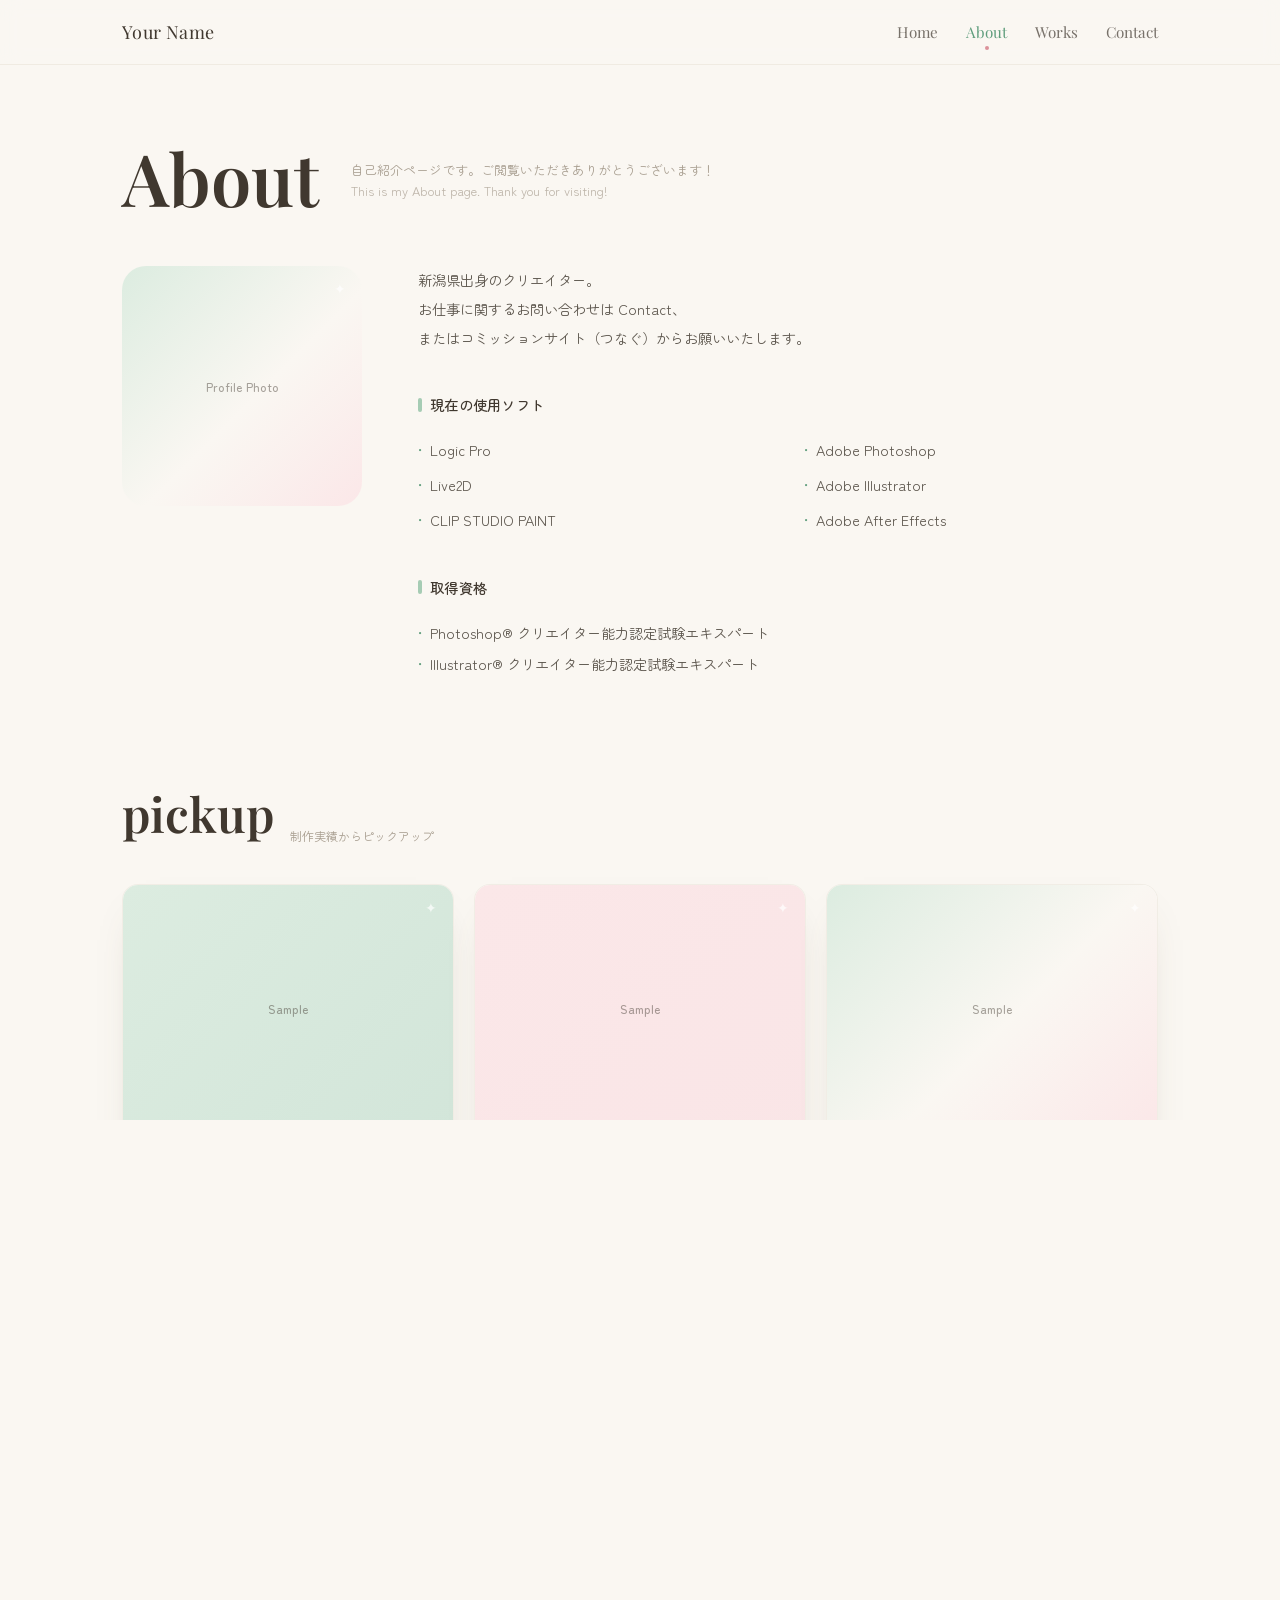
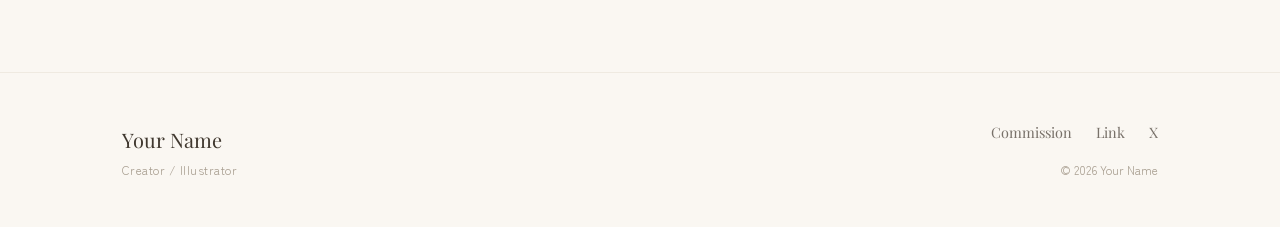
==== about.html @ c4f63bf6 "Initial commit: ポートフォリオ静的サイト（4ページ） Co-Authored-By: Claude Opus 4.8 <noreply@anthropic.com>" ====
<!doctype html>
<html lang="ja">
  <head>
    <meta charset="utf-8" />
    <meta name="viewport" content="width=device-width, initial-scale=1" />
    <title>About — Your Name</title>
    <meta name="description" content="プロフィール・使用ソフト・取得資格・ピックアップ作品。" />
    <link rel="preconnect" href="https://fonts.googleapis.com" />
    <link rel="preconnect" href="https://fonts.gstatic.com" crossorigin />
    <link
      href="https://fonts.googleapis.com/css2?family=Playfair+Display:wght@400;500;600;700&family=Zen+Maru+Gothic:wght@400;500;700&display=swap"
      rel="stylesheet"
    />
    <link rel="stylesheet" href="style.css" />
  </head>
  <body>
    <!-- ============ ヘッダー ============ -->
    <header class="site-header">
      <div class="site-header__inner">
        <a href="index.html" class="brand">Your Name</a>
        <nav class="site-nav">
          <a href="index.html">Home</a>
          <a href="about.html" class="active">About</a>
          <a href="works.html">Works</a>
          <a href="contact.html">Contact</a>
        </nav>
      </div>
    </header>

    <main class="page">
      <div class="page-head rise">
        <h1>About</h1>
        <div class="page-head__sub">
          <p>自己紹介ページです。ご閲覧いただきありがとうございます！</p>
          <p><span>This is my About page. Thank you for visiting!</span></p>
        </div>
      </div>

      <!-- ============ プロフィール ============ -->
      <section class="profile">
        <div>
          <!-- TODO: プロフィール写真に差し替え →
               <img src="images/profile.jpg" alt="プロフィール写真" class="round-xl" /> -->
          <div class="ph ph--mixed ph--square round-xl">
            <span class="ph__label">Profile Photo</span>
          </div>
        </div>

        <div class="profile__body">
          <div class="intro">
            <p>新潟県出身のクリエイター。</p>
            <p>お仕事に関するお問い合わせは Contact、</p>
            <p>またはコミッションサイト（つなぐ）からお願いいたします。</p>
          </div>

          <div>
            <h3 class="sublabel">現在の使用ソフト</h3>
            <ul class="list list--2col">
              <li>Logic Pro</li>
              <li>Adobe Photoshop</li>
              <li>Live2D</li>
              <li>Adobe Illustrator</li>
              <li>CLIP STUDIO PAINT</li>
              <li>Adobe After Effects</li>
            </ul>
          </div>

          <div>
            <h3 class="sublabel">取得資格</h3>
            <ul class="list">
              <li>Photoshop® クリエイター能力認定試験エキスパート</li>
              <li>Illustrator® クリエイター能力認定試験エキスパート</li>
            </ul>
          </div>
        </div>
      </section>

      <!-- ============ pickup ============ -->
      <section style="margin-top: 6rem">
        <div class="section-title">
          <h2>pickup</h2>
          <p>制作実績からピックアップ</p>
        </div>
        <div class="grid-3" style="margin-top: 2rem">
          <article class="card">
            <div class="card__media">
              <div class="ph ph--sage"><span class="ph__label">Sample</span></div>
            </div>
            <div class="card__meta">
              <p class="card__title">オリジナルキャラクターデザイン</p>
              <span class="card__cat">Original</span>
            </div>
          </article>
          <article class="card">
            <div class="card__media">
              <div class="ph ph--blush"><span class="ph__label">Sample</span></div>
            </div>
            <div class="card__meta">
              <p class="card__title">Live2D モデル制作</p>
              <span class="card__cat">VTuber</span>
            </div>
          </article>
          <article class="card">
            <div class="card__media">
              <div class="ph ph--mixed"><span class="ph__label">Sample</span></div>
            </div>
            <div class="card__meta">
              <p class="card__title">ロゴ・ロゴアニメーション</p>
              <span class="card__cat">Other</span>
            </div>
          </article>
          <article class="card">
            <div class="card__media">
              <div class="ph ph--sage"><span class="ph__label">Sample</span></div>
            </div>
            <div class="card__meta">
              <p class="card__title">ジャケットイラスト</p>
              <span class="card__cat">Original</span>
            </div>
          </article>
          <article class="card">
            <div class="card__media">
              <div class="ph ph--blush"><span class="ph__label">Sample</span></div>
            </div>
            <div class="card__meta">
              <p class="card__title">配信オーバーレイ一式</p>
              <span class="card__cat">VTuber</span>
            </div>
          </article>
          <article class="card">
            <div class="card__media">
              <div class="ph ph--mixed"><span class="ph__label">Sample</span></div>
            </div>
            <div class="card__meta">
              <p class="card__title">MV・動画制作</p>
              <span class="card__cat">Other</span>
            </div>
          </article>
        </div>
      </section>
    </main>

    <!-- ============ フッター ============ -->
    <footer class="site-footer">
      <div class="site-footer__inner">
        <div>
          <p class="site-footer__name">Your Name</p>
          <p class="site-footer__role">Creator / Illustrator</p>
        </div>
        <div class="site-footer__links">
          <nav class="social-nav">
            <a href="#" target="_blank" rel="noreferrer">Commission</a>
            <a href="#" target="_blank" rel="noreferrer">Link</a>
            <a href="#" target="_blank" rel="noreferrer">X</a>
          </nav>
          <p class="copyright">© <span id="year">2026</span> Your Name</p>
        </div>
      </div>
    </footer>

    <script src="script.js"></script>
  </body>
</html>
---- style.css ----
/* =================================================================
 *  Portfolio — 素の HTML/CSS/JS（ビルド不要）
 *  配色を変えたいときは、まず下の :root 変数を触ってください。
 * ================================================================= */

:root {
  --cream: #faf7f2; /* 背景（あたたかいオフホワイト） */
  --surface: #ffffff;
  --ink: #40382f; /* 文字（真っ黒より柔らかいブラウン寄り） */
  --ink-soft: #a89e90; /* 補足テキスト */
  --line: #ece5da; /* 罫線 */

  --sage: #a6ccb4; /* メインのやさしい緑 */
  --sage-soft: #dcece0;
  --sage-deep: #5f9d7c; /* リンク・強調 */

  --blush: #f3c6c9; /* 差し色の桜ピンク（可愛さ担当） */
  --blush-soft: #fbe7e8;
  --blush-deep: #db929a;

  --shadow-soft: 0 18px 40px -24px rgba(95, 82, 63, 0.35);
  --serif: "Playfair Display", Georgia, "Times New Roman", serif;
  --sans: "Zen Maru Gothic", "Hiragino Kaku Gothic ProN", "Hiragino Sans",
    "Yu Gothic", Meiryo, sans-serif;
  --wrap: 1100px;
}

/* ---------- reset ---------- */
*,
*::before,
*::after {
  box-sizing: border-box;
  margin: 0;
  padding: 0;
}

html {
  scroll-behavior: smooth;
  scroll-padding-top: 5rem;
  -webkit-text-size-adjust: 100%;
}

body {
  min-height: 100%;
  background-color: var(--cream);
  color: var(--ink);
  font-family: var(--sans);
  line-height: 1.6;
  -webkit-font-smoothing: antialiased;
  text-rendering: optimizeLegibility;
}

img {
  max-width: 100%;
  display: block;
}
a {
  color: inherit;
  text-decoration: none;
}
button {
  font: inherit;
  cursor: pointer;
}

::selection {
  background: var(--blush);
  color: var(--ink);
}

.serif {
  font-family: var(--serif);
}
.wrap {
  max-width: var(--wrap);
  margin-inline: auto;
  padding-inline: 1.25rem;
}
@media (min-width: 640px) {
  .wrap {
    padding-inline: 2rem;
  }
}

.bg-paper {
  background-image:
    radial-gradient(circle at 20% 15%, rgba(166, 204, 180, 0.16), transparent 42%),
    radial-gradient(circle at 85% 85%, rgba(243, 198, 201, 0.16), transparent 45%);
}

/* ---------- header ---------- */
.site-header {
  position: sticky;
  top: 0;
  z-index: 40;
  border-bottom: 1px solid rgba(236, 229, 218, 0.7);
  background: rgba(250, 247, 242, 0.85);
  backdrop-filter: blur(10px);
}
.site-header__inner {
  max-width: var(--wrap);
  margin-inline: auto;
  padding: 1rem 1.25rem;
  display: flex;
  align-items: center;
  justify-content: space-between;
}
@media (min-width: 640px) {
  .site-header__inner {
    padding: 1rem 2rem;
  }
}
.brand {
  font-family: var(--serif);
  font-size: 1.125rem;
  letter-spacing: 0.02em;
  transition: opacity 0.2s;
}
.brand:hover {
  opacity: 0.7;
}
.site-nav {
  display: flex;
  align-items: center;
  gap: 1rem;
  font-family: var(--serif);
  font-size: 0.9rem;
}
@media (min-width: 640px) {
  .site-nav {
    gap: 1.75rem;
    font-size: 0.95rem;
  }
}
.site-nav a {
  position: relative;
  padding: 0.25rem 0;
  color: rgba(64, 56, 47, 0.7);
  transition: color 0.2s;
}
.site-nav a:hover {
  color: var(--ink);
}
.site-nav a.active {
  color: var(--sage-deep);
}
.site-nav a.active::after {
  content: "";
  position: absolute;
  left: 50%;
  bottom: -2px;
  width: 4px;
  height: 4px;
  border-radius: 999px;
  background: var(--blush-deep);
  transform: translateX(-50%);
}

/* ---------- footer ---------- */
.site-footer {
  margin-top: 6rem;
  border-top: 1px solid rgba(236, 229, 218, 0.7);
}
.site-footer__inner {
  max-width: var(--wrap);
  margin-inline: auto;
  padding: 3rem 1.25rem;
  display: flex;
  flex-direction: column;
  gap: 2rem;
}
@media (min-width: 640px) {
  .site-footer__inner {
    padding: 3rem 2rem;
    flex-direction: row;
    align-items: flex-end;
    justify-content: space-between;
  }
}
.site-footer__name {
  font-family: var(--serif);
  font-size: 1.25rem;
}
.site-footer__role {
  margin-top: 0.25rem;
  font-size: 0.75rem;
  letter-spacing: 0.04em;
  color: var(--ink-soft);
}
.site-footer__links {
  display: flex;
  flex-direction: column;
  gap: 1rem;
}
@media (min-width: 640px) {
  .site-footer__links {
    align-items: flex-end;
  }
}
.social-nav {
  display: flex;
  flex-wrap: wrap;
  gap: 0.5rem 1.5rem;
  font-family: var(--serif);
  font-size: 0.9rem;
  color: rgba(64, 56, 47, 0.7);
}
.social-nav a:hover {
  color: var(--sage-deep);
}
.copyright {
  font-size: 0.75rem;
  color: var(--ink-soft);
}

/* ---------- page heading ---------- */
.page {
  max-width: var(--wrap);
  margin-inline: auto;
  padding: 3.5rem 1.25rem;
}
@media (min-width: 640px) {
  .page {
    padding: 5rem 2rem;
  }
}
.page-head {
  display: flex;
  flex-direction: column;
  gap: 0.75rem;
}
@media (min-width: 640px) {
  .page-head {
    flex-direction: row;
    align-items: flex-end;
    gap: 2rem;
  }
}
.page-head h1 {
  font-family: var(--serif);
  font-weight: 600;
  font-size: 3.75rem;
  line-height: 0.9;
}
@media (min-width: 640px) {
  .page-head h1 {
    font-size: 4.5rem;
  }
}
.page-head__sub {
  font-size: 0.8rem;
  line-height: 1.7;
  color: var(--ink-soft);
}
@media (min-width: 640px) {
  .page-head__sub {
    padding-bottom: 0.5rem;
  }
}
.page-head__sub span {
  color: rgba(168, 158, 144, 0.75);
}

/* ---------- placeholder media ---------- */
.ph {
  position: relative;
  display: flex;
  align-items: center;
  justify-content: center;
  overflow: hidden;
  color: rgba(64, 56, 47, 0.45);
  font-size: 0.75rem;
  font-weight: 500;
  letter-spacing: 0.02em;
  text-align: center;
  background: linear-gradient(135deg, var(--sage-soft), rgba(166, 204, 180, 0.5));
}
.ph--blush {
  background: linear-gradient(135deg, var(--blush-soft), rgba(243, 198, 201, 0.45));
}
.ph--mixed {
  background: linear-gradient(135deg, var(--sage-soft), var(--cream) 55%, var(--blush-soft));
}
.ph::before {
  content: "✦";
  position: absolute;
  top: 0.75rem;
  right: 1rem;
  color: rgba(255, 255, 255, 0.7);
  font-size: 0.85rem;
}
.ph__label {
  position: relative;
  z-index: 1;
  max-width: 85%;
  padding-inline: 1rem;
}
.ph--square {
  aspect-ratio: 1 / 1;
}
.ph--43 {
  aspect-ratio: 4 / 3;
}
.ph--wide {
  aspect-ratio: 16 / 6;
}
.round-lg {
  border-radius: 1rem;
}
.round-xl {
  border-radius: 1.5rem;
}

/* ---------- about ---------- */
.profile {
  margin-top: 3.5rem;
  display: grid;
  gap: 2.5rem;
}
@media (min-width: 768px) {
  .profile {
    grid-template-columns: 15rem 1fr;
    gap: 3.5rem;
  }
}
.profile__body {
  display: flex;
  flex-direction: column;
  gap: 2.5rem;
}
.intro {
  font-size: 0.9rem;
  line-height: 2;
  color: rgba(64, 56, 47, 0.85);
}
.sublabel {
  display: inline-flex;
  align-items: center;
  gap: 0.5rem;
  font-size: 0.9rem;
  font-weight: 500;
  letter-spacing: 0.02em;
}
.sublabel::before {
  content: "";
  width: 4px;
  height: 14px;
  border-radius: 999px;
  background: var(--sage);
}
.list {
  margin-top: 1rem;
  font-size: 0.9rem;
  color: rgba(64, 56, 47, 0.85);
  list-style: none;
}
.list li {
  display: flex;
  align-items: flex-start;
  gap: 0.5rem;
  padding-block: 0.25rem;
}
.list li::before {
  content: "•";
  color: var(--sage-deep);
}
.list--2col {
  display: grid;
  grid-template-columns: 1fr;
  gap: 0.25rem 2rem;
}
@media (min-width: 640px) {
  .list--2col {
    grid-template-columns: 1fr 1fr;
  }
}

.section-title {
  display: flex;
  align-items: flex-end;
  gap: 1rem;
}
.section-title h2 {
  font-family: var(--serif);
  font-weight: 600;
  font-size: 2.25rem;
}
@media (min-width: 640px) {
  .section-title h2 {
    font-size: 3rem;
  }
}
.section-title p {
  padding-bottom: 0.4rem;
  font-size: 0.75rem;
  color: var(--ink-soft);
}

/* ---------- works grid & cards ---------- */
.grid-3 {
  display: grid;
  grid-template-columns: 1fr;
  gap: 1.25rem;
}
@media (min-width: 640px) {
  .grid-3 {
    grid-template-columns: 1fr 1fr;
  }
}
@media (min-width: 1024px) {
  .grid-3 {
    grid-template-columns: 1fr 1fr 1fr;
  }
}

.card {
  position: relative;
  overflow: hidden;
  border-radius: 1rem;
  border: 1px solid rgba(236, 229, 218, 0.7);
  background: var(--surface);
  box-shadow: var(--shadow-soft);
  transition:
    transform 0.3s,
    border-color 0.3s;
}
.card:hover {
  transform: translateY(-4px);
  border-color: rgba(166, 204, 180, 0.6);
}
.card__media {
  position: relative;
  aspect-ratio: 4 / 3;
  overflow: hidden;
}
.card__media img,
.card__media video,
.card__media iframe,
.card__media .ph {
  position: absolute;
  inset: 0;
  width: 100%;
  height: 100%;
  object-fit: cover;
  border: 0;
}
.card__media img {
  transition: transform 0.5s;
}
.card:hover .card__media img {
  transform: scale(1.04);
}
.card__meta {
  display: flex;
  align-items: center;
  justify-content: space-between;
  gap: 0.5rem;
  padding: 0.75rem 1rem;
}
.card__title {
  font-size: 0.875rem;
  overflow: hidden;
  text-overflow: ellipsis;
  white-space: nowrap;
}
.card__cat {
  flex-shrink: 0;
  font-family: var(--serif);
  font-size: 0.7rem;
  color: var(--ink-soft);
}

/* tabs */
.tabs {
  margin-bottom: 2rem;
  display: flex;
  flex-wrap: wrap;
  align-items: center;
  gap: 0.75rem 1.5rem;
  border-bottom: 1px solid rgba(236, 229, 218, 0.7);
  padding-bottom: 1rem;
}
.tab {
  position: relative;
  background: none;
  border: none;
  font-family: var(--serif);
  font-size: 0.9rem;
  color: rgba(64, 56, 47, 0.55);
  transition: color 0.2s;
}
@media (min-width: 640px) {
  .tab {
    font-size: 1rem;
  }
}
.tab:hover {
  color: var(--ink);
}
.tab.active {
  color: var(--sage-deep);
}
.tab.active::after {
  content: "";
  position: absolute;
  left: 0;
  bottom: -1.05rem;
  width: 100%;
  height: 2px;
  border-radius: 999px;
  background: var(--sage-deep);
}
.empty {
  padding-block: 4rem;
  text-align: center;
  font-size: 0.875rem;
  color: var(--ink-soft);
}
.is-hidden {
  display: none !important;
}

/* ---------- contact form ---------- */
.form {
  max-width: 42rem;
  margin-top: 3rem;
  display: flex;
  flex-direction: column;
  gap: 1.25rem;
}
.field-row {
  display: grid;
  gap: 0.4rem;
}
@media (min-width: 640px) {
  .field-row {
    grid-template-columns: 9.5rem 1fr;
    gap: 1.25rem;
  }
}
.field-row > label {
  font-size: 0.875rem;
  color: rgba(64, 56, 47, 0.8);
}
@media (min-width: 640px) {
  .field-row > label {
    padding-top: 0.6rem;
  }
}
.req {
  margin-left: 0.25rem;
  color: var(--blush-deep);
}
.field {
  width: 100%;
  border-radius: 0.5rem;
  border: 1px solid var(--line);
  background: var(--surface);
  padding: 0.65rem 1rem;
  font: inherit;
  font-size: 0.875rem;
  color: var(--ink);
  outline: none;
  transition:
    border-color 0.2s,
    box-shadow 0.2s;
}
.field::placeholder {
  color: rgba(168, 158, 144, 0.7);
}
.field:focus {
  border-color: var(--sage);
  box-shadow: 0 0 0 3px rgba(166, 204, 180, 0.3);
}
textarea.field {
  resize: vertical;
}
.field-file {
  width: 100%;
  font-size: 0.875rem;
  color: var(--ink-soft);
}
.field-file::file-selector-button {
  margin-right: 0.75rem;
  border: none;
  border-radius: 0.5rem;
  background: var(--sage-soft);
  color: var(--sage-deep);
  padding: 0.5rem 1rem;
  font: inherit;
  font-size: 0.875rem;
  cursor: pointer;
  transition: background 0.2s;
}
.field-file::file-selector-button:hover {
  background: rgba(166, 204, 180, 0.4);
}
.field-error {
  margin-top: 0.4rem;
  font-size: 0.75rem;
  color: var(--blush-deep);
}
.submit-row {
  display: grid;
}
@media (min-width: 640px) {
  .submit-row {
    grid-template-columns: 9.5rem 1fr;
    gap: 1.25rem;
  }
}
.btn {
  display: inline-flex;
  align-items: center;
  justify-content: center;
  gap: 0.5rem;
  border: none;
  border-radius: 999px;
  background: var(--sage-deep);
  color: #fff;
  padding: 0.75rem 2.5rem;
  font-family: var(--serif);
  font-size: 0.875rem;
  letter-spacing: 0.02em;
  box-shadow: var(--shadow-soft);
  transition: background 0.2s;
}
.btn:hover {
  background: var(--ink);
}
.btn:disabled {
  opacity: 0.6;
  cursor: not-allowed;
}
.banner {
  border-radius: 0.5rem;
  padding: 0.75rem 1rem;
  font-size: 0.875rem;
}
.banner--error {
  border: 1px solid rgba(243, 198, 201, 0.6);
  background: var(--blush-soft);
  color: var(--blush-deep);
}
.thanks {
  max-width: 42rem;
  margin-top: 3rem;
  border-radius: 1.5rem;
  border: 1px solid rgba(166, 204, 180, 0.5);
  background: rgba(220, 236, 224, 0.6);
  padding: 2rem;
  text-align: center;
}
.thanks h2 {
  font-family: var(--serif);
  font-weight: 600;
  font-size: 1.5rem;
  color: var(--sage-deep);
}
.thanks p {
  margin-top: 0.75rem;
  font-size: 0.875rem;
  line-height: 1.8;
  color: rgba(64, 56, 47, 0.8);
}
.illust-wide {
  margin-top: 5rem;
}

/* ================================================================= *
 *  HOME
 * ================================================================= */
.home {
  min-height: 100vh;
  display: flex;
  flex-direction: column;
}
@media (min-width: 768px) {
  .home {
    flex-direction: row;
  }
}

.hero {
  position: relative;
  width: 100%;
  min-height: 52vh;
  overflow: hidden;
  /* 読み込み中・レターボックスの隙間用のフォールバック背景 */
  background: linear-gradient(135deg, var(--sage-soft), var(--cream) 55%, var(--blush-soft));
}
@media (min-width: 768px) {
  .hero {
    flex: 1;
    min-height: 100vh;
  }
}
.hero__slide {
  position: absolute;
  inset: 0;
  opacity: 0;
  transition: opacity 1.2s ease-in-out;
}
.hero__slide.is-active {
  opacity: 1;
}
video.hero__slide {
  width: 100%;
  height: 100%;
  object-fit: cover;
}
.hero__slide--1 {
  background: linear-gradient(135deg, var(--sage-soft), var(--cream) 55%, var(--blush-soft));
}
.hero__slide--2 {
  background: linear-gradient(135deg, var(--blush-soft), var(--cream) 55%, var(--sage-soft));
}
.hero__slide--3 {
  background: linear-gradient(135deg, rgba(166, 204, 180, 0.45), var(--sage-soft) 60%, var(--cream));
}
.hero__slide--4 {
  background: linear-gradient(135deg, rgba(243, 198, 201, 0.4), var(--blush-soft) 60%, var(--cream));
}
.hero__blob {
  position: absolute;
  border-radius: 999px;
  background: rgba(255, 255, 255, 0.4);
  filter: blur(40px);
}
.hero__blob--1 {
  left: 18%;
  top: 24%;
  width: 6rem;
  height: 6rem;
}
.hero__blob--2 {
  right: 22%;
  top: 52%;
  width: 10rem;
  height: 10rem;
  background: rgba(255, 255, 255, 0.35);
}
.hero__deco {
  position: absolute;
  color: rgba(255, 255, 255, 0.6);
}
.hero__deco--star {
  bottom: 18%;
  left: 42%;
  font-size: 1.5rem;
}
.hero__deco--heart {
  right: 28%;
  top: 28%;
  font-size: 1.25rem;
  color: rgba(255, 255, 255, 0.5);
}
.hero__caption {
  position: absolute;
  bottom: 1.5rem;
  left: 1.5rem;
  display: inline-flex;
  align-items: center;
  gap: 0.5rem;
  border-radius: 999px;
  background: rgba(255, 255, 255, 0.5);
  padding: 0.4rem 1rem;
  font-size: 0.7rem;
  letter-spacing: 0.02em;
  color: rgba(64, 56, 47, 0.55);
  backdrop-filter: blur(4px);
}
@media (min-width: 640px) {
  .hero__caption {
    bottom: 2rem;
    left: 2rem;
  }
}
.dot {
  width: 6px;
  height: 6px;
  border-radius: 999px;
  background: var(--sage-deep);
}

.home-side {
  width: 100%;
  display: flex;
  flex-direction: column;
  justify-content: space-between;
  gap: 3rem;
  padding: 2.5rem 2rem;
}
@media (min-width: 768px) {
  .home-side {
    width: 20rem;
    padding: 4rem 3rem;
  }
}
@media (min-width: 1024px) {
  .home-side {
    width: 24rem;
    padding: 4rem 3.5rem;
  }
}
.home-brand__name {
  font-family: var(--serif);
  font-size: 1.5rem;
  line-height: 1.2;
}
.home-brand__role {
  margin-top: 0.4rem;
  font-size: 0.75rem;
  letter-spacing: 0.12em;
  color: var(--ink-soft);
}
.home-nav {
  display: flex;
  flex-direction: column;
  gap: 1.5rem;
}
.home-nav a {
  display: inline-flex;
  align-items: center;
  gap: 0.75rem;
  font-family: var(--serif);
  font-size: 1.875rem;
  transition: color 0.3s;
}
.home-nav a:hover {
  color: var(--sage-deep);
}
.home-nav a::before {
  content: "";
  width: 8px;
  height: 8px;
  border-radius: 999px;
  background: var(--blush-deep);
  opacity: 0;
  transition: opacity 0.3s;
}
.home-nav a:hover::before {
  opacity: 1;
}
.home-links__label {
  font-size: 0.7rem;
  text-transform: uppercase;
  letter-spacing: 0.25em;
  color: var(--ink-soft);
}
.home-links__list {
  margin-top: 0.75rem;
  display: flex;
  flex-wrap: wrap;
  gap: 0.5rem 1.25rem;
  font-family: var(--serif);
  font-size: 0.9rem;
  color: rgba(64, 56, 47, 0.75);
}
.home-links__list a:hover {
  color: var(--sage-deep);
}
.home-links__note {
  margin-top: 0.75rem;
  font-size: 0.75rem;
  line-height: 1.7;
  color: var(--ink-soft);
}

/* ---------- animations ---------- */
@media (prefers-reduced-motion: no-preference) {
  @keyframes rise {
    from {
      opacity: 0;
      transform: translateY(12px);
    }
    to {
      opacity: 1;
      transform: translateY(0);
    }
  }
  .rise {
    animation: rise 0.7s cubic-bezier(0.2, 0.7, 0.2, 1) both;
  }
  @keyframes float {
    0%,
    100% {
      transform: translateY(0) translateX(0);
    }
    50% {
      transform: translateY(-14px) translateX(6px);
    }
  }
  .float {
    animation: float 7s ease-in-out infinite;
  }
  .float-slow {
    animation: float 11s ease-in-out infinite;
  }
}
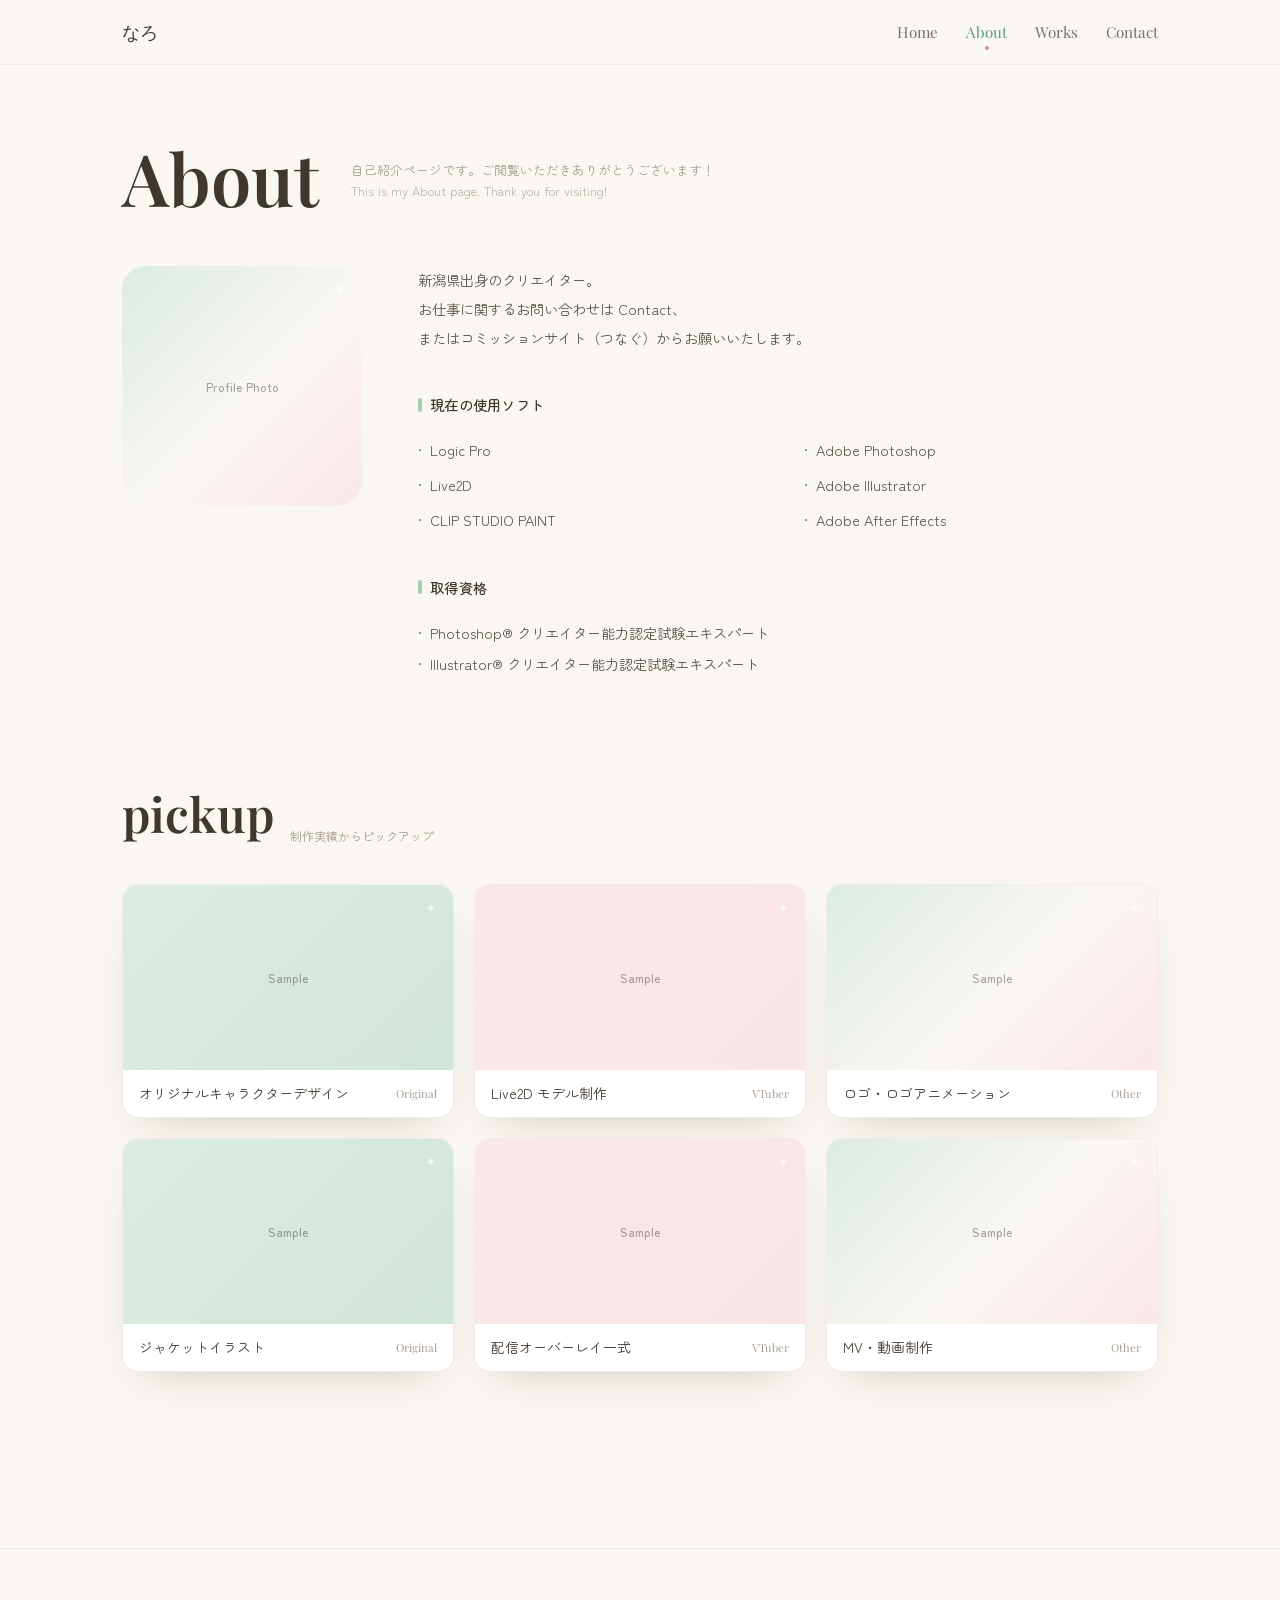
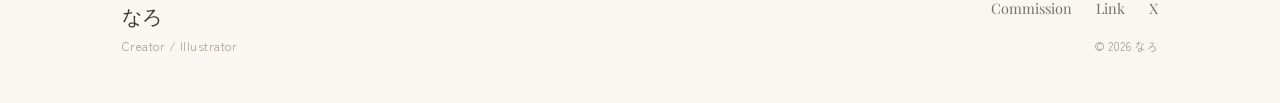
==== commit 78441f92: "サイト更新: 表示名をなろに変更 / WorksにLive2D・ANI動画7本を追加（ホバー再生・クリックで拡大モーダル・すりガラス演出）/ ダミーサンプル削除 Co-Authored-By: Cla" ====
--- a/about.html
+++ b/about.html
@@ -3,7 +3,7 @@
   <head>
     <meta charset="utf-8" />
     <meta name="viewport" content="width=device-width, initial-scale=1" />
-    <title>About — Your Name</title>
+    <title>About — なろ</title>
     <meta name="description" content="プロフィール・使用ソフト・取得資格・ピックアップ作品。" />
     <link rel="preconnect" href="https://fonts.googleapis.com" />
     <link rel="preconnect" href="https://fonts.gstatic.com" crossorigin />
@@ -17,7 +17,7 @@
     <!-- ============ ヘッダー ============ -->
     <header class="site-header">
       <div class="site-header__inner">
-        <a href="index.html" class="brand">Your Name</a>
+        <a href="index.html" class="brand">なろ</a>
         <nav class="site-nav">
           <a href="index.html">Home</a>
           <a href="about.html" class="active">About</a>
@@ -144,7 +144,7 @@
     <footer class="site-footer">
       <div class="site-footer__inner">
         <div>
-          <p class="site-footer__name">Your Name</p>
+          <p class="site-footer__name">なろ</p>
           <p class="site-footer__role">Creator / Illustrator</p>
         </div>
         <div class="site-footer__links">
@@ -153,7 +153,7 @@
             <a href="#" target="_blank" rel="noreferrer">Link</a>
             <a href="#" target="_blank" rel="noreferrer">X</a>
           </nav>
-          <p class="copyright">© <span id="year">2026</span> Your Name</p>
+          <p class="copyright">© <span id="year">2026</span> なろ</p>
         </div>
       </div>
     </footer>
--- a/style.css
+++ b/style.css
@@ -430,7 +430,7 @@
 }
 .card__media {
   position: relative;
-  aspect-ratio: 4 / 3;
+  aspect-ratio: 16 / 9;
   overflow: hidden;
 }
 .card__media img,
@@ -898,3 +898,68 @@
     animation: float 11s ease-in-out infinite;
   }
 }
+
+/* ---------- Works：動画カード & 拡大モーダル ---------- */
+.card__media.has-video {
+  cursor: pointer;
+}
+
+.modal {
+  position: fixed;
+  inset: 0;
+  z-index: 100;
+  display: flex;
+  align-items: center;
+  justify-content: center;
+  padding: 5vw;
+  /* 白いすりガラス（ほわっと） */
+  background: rgba(255, 255, 255, 0.55);
+  backdrop-filter: blur(18px) saturate(1.1);
+  -webkit-backdrop-filter: blur(18px) saturate(1.1);
+  /* ふわっと表示（すりガラスはゆっくりめに） */
+  opacity: 0;
+  transition: opacity 0.5s ease;
+}
+.modal.is-open {
+  opacity: 1;
+}
+.modal[hidden] {
+  display: none;
+}
+.modal__video {
+  max-width: min(92vw, 1100px);
+  max-height: 85vh;
+  border-radius: 0.75rem;
+  background: #000;
+  box-shadow: 0 30px 90px -30px rgba(95, 82, 63, 0.45);
+  opacity: 0;
+  transform: scale(0.96);
+  transition:
+    opacity 0.45s ease,
+    transform 0.5s cubic-bezier(0.2, 0.7, 0.2, 1);
+}
+.modal.is-open .modal__video {
+  opacity: 1;
+  transform: scale(1);
+  /* 遅延なし（すりガラスと動画がほぼ同時にふわっと） */
+  transition-delay: 0s;
+}
+.modal__close {
+  position: absolute;
+  top: 1.25rem;
+  right: 1.5rem;
+  width: 2.5rem;
+  height: 2.5rem;
+  border: 1px solid var(--line);
+  border-radius: 999px;
+  background: rgba(255, 255, 255, 0.9);
+  color: var(--ink);
+  font-size: 1.5rem;
+  line-height: 1;
+  cursor: pointer;
+  box-shadow: var(--shadow-soft);
+  transition: background 0.2s;
+}
+.modal__close:hover {
+  background: #fff;
+}
